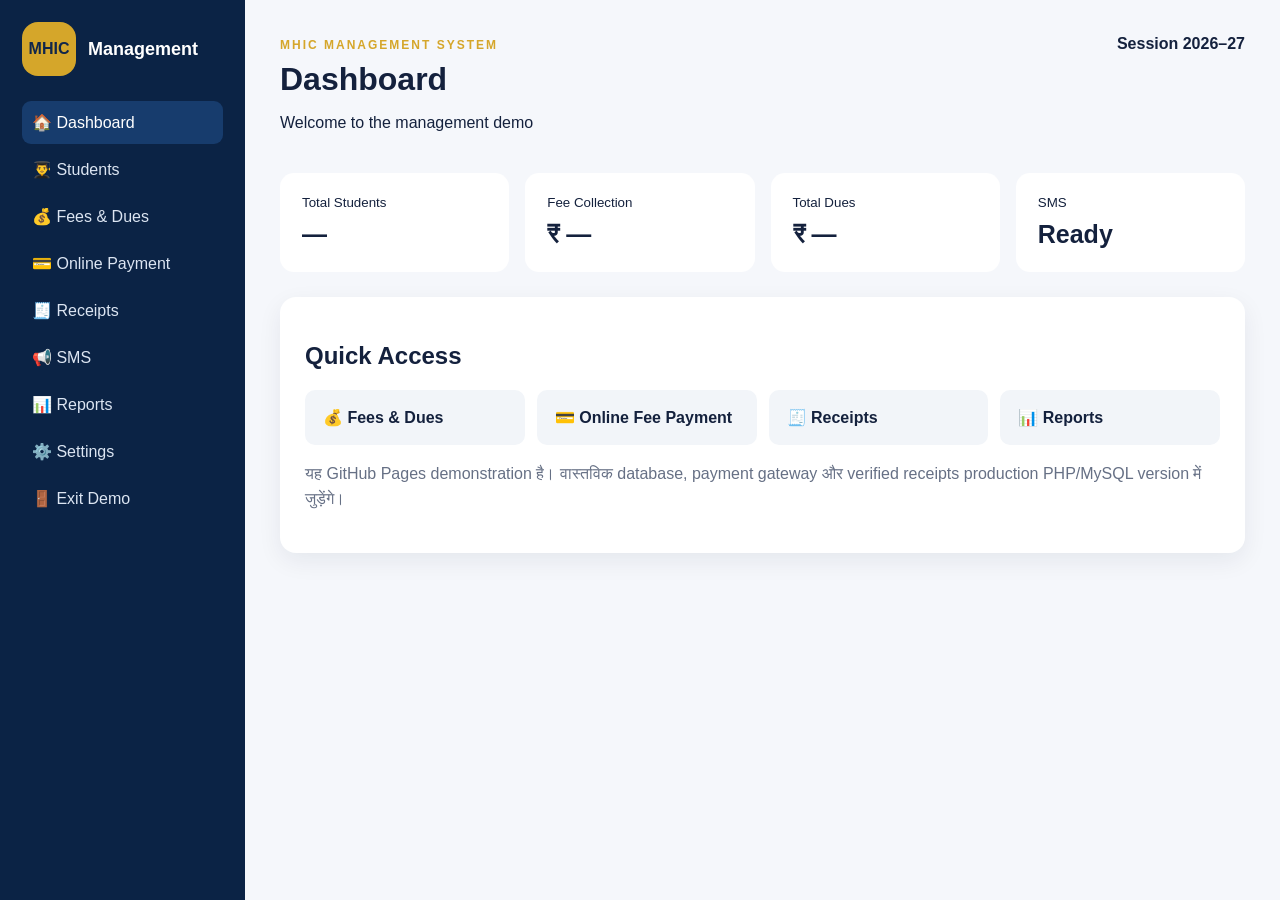
==== dashboard.html @ 5a677ed1 "Add files via upload" ====
<!doctype html><html lang="hi"><head><meta charset="utf-8"><meta name="viewport" content="width=device-width,initial-scale=1"><title>MHIC Management Dashboard</title><link rel="stylesheet" href="assets/css/style.css"></head><body class="dash"><aside><div class="brand side"><span class="logo">MHIC</span><b>Management</b></div><a class="active">🏠 Dashboard</a><a>👨‍🎓 Students</a><a href="fees.html">💰 Fees & Dues</a><a href="fees.html">💳 Online Payment</a><a>🧾 Receipts</a><a>📢 SMS</a><a>📊 Reports</a><a>⚙️ Settings</a><a href="index.html">🚪 Exit Demo</a></aside><main class="dash-main"><div class="top"><div><span>MHIC MANAGEMENT SYSTEM</span><h1>Dashboard</h1><p>Welcome to the management demo</p></div><b>Session 2026–27</b></div><div class="cards"><div><small>Total Students</small><strong>—</strong></div><div><small>Fee Collection</small><strong>₹ —</strong></div><div><small>Total Dues</small><strong>₹ —</strong></div><div><small>SMS</small><strong>Ready</strong></div></div><div class="panel"><h2>Quick Access</h2><div class="quick"><a href="fees.html">💰 Fees & Dues</a><a href="fees.html">💳 Online Fee Payment</a><a>🧾 Receipts</a><a>📊 Reports</a></div><p class="muted">यह GitHub Pages demonstration है। वास्तविक database, payment gateway और verified receipts production PHP/MySQL version में जुड़ेंगे।</p></div></main></body></html>
---- assets/css/style.css ----
*{box-sizing:border-box}body{margin:0;font-family:Arial,Helvetica,sans-serif;color:#14213d;background:#f6f8fc}a{text-decoration:none;color:inherit}.hero{min-height:620px;background:linear-gradient(135deg,#0b2b5b,#0f6b8d);color:#fff;padding:22px 7% 70px}.nav{display:flex;justify-content:space-between;align-items:center}.brand{display:flex;gap:12px;align-items:center}.brand small{display:block;opacity:.75;margin-top:3px}.logo,.crest{width:54px;height:54px;border-radius:16px;background:#d5a62a;color:#10264b;display:grid;place-items:center;font-weight:900}.login,.secondary,.primary{padding:12px 18px;border-radius:10px}.login,.secondary{border:1px solid rgba(255,255,255,.35)}.hero-content{max-width:1100px;margin:90px auto 0;display:flex;justify-content:space-between;gap:50px;align-items:center}.badge,.section-title span,.top span{letter-spacing:2px;font-size:12px;font-weight:bold;color:#d5a62a}.hero h1{font-size:56px;line-height:1.05;margin:18px 0}.hero h1 span{color:#f0c84b}.hero p{max-width:650px;font-size:18px;line-height:1.7;opacity:.9}.actions{display:flex;gap:12px;margin-top:28px}.primary{background:#d5a62a;color:#13264a;border:0;font-weight:bold;display:inline-block}.secondary{display:inline-block}.hero-card{background:rgba(255,255,255,.1);border:1px solid rgba(255,255,255,.2);padding:30px;border-radius:20px;min-width:270px}.section{padding:70px 7%}.section-title h2{font-size:34px;margin:8px 0 30px}.grid,.features{display:grid;grid-template-columns:repeat(3,1fr);gap:18px}.info,.features div,.panel{background:#fff;border-radius:16px;padding:25px;box-shadow:0 8px 25px rgba(20,33,61,.07)}.info strong{display:block;font-size:28px;margin:10px 0}.info p,.features small,.muted{color:#667085;line-height:1.6}.dark{background:#0d2445;color:#fff}.features{grid-template-columns:repeat(3,1fr)}.features div{color:#14213d}.features b,.features small{display:block;margin-top:8px}.features small{margin-top:6px}footer{text-align:center;padding:25px;background:#081a33;color:#c9d2e3}.login-page{min-height:100vh;display:grid;place-items:center;background:linear-gradient(135deg,#0b2b5b,#0f6b8d)}.login-box{width:min(430px,92%);background:#fff;border-radius:20px;padding:35px;box-shadow:0 20px 50px #071a35aa}.login-box .crest{margin:auto}.login-box h1{text-align:center}.login-box p{text-align:center;color:#667085}.back{display:inline-block;color:#315a8c;margin-bottom:20px}.login-box label{display:block;margin:16px 0 7px;font-weight:bold}.login-box input{width:100%;padding:13px;border:1px solid #d5dbe5;border-radius:9px}.full{width:100%;margin-top:22px;cursor:pointer}.note{margin-top:20px;padding:12px;background:#f5f7fa;border-radius:9px;font-size:13px;color:#667085}.dash{display:flex;min-height:100vh}.dash aside{width:245px;background:#0b2345;color:#fff;padding:22px}.side{margin-bottom:25px}.side b{font-size:18px}.dash aside>a{display:block;padding:12px 10px;border-radius:9px;margin:4px 0;color:#dce5f2}.dash aside>a.active,.dash aside>a:hover{background:#173c6d;color:#fff}.dash-main{flex:1;padding:35px;background:#f5f7fb}.top{display:flex;justify-content:space-between;align-items:flex-start}.top h1{margin:8px 0}.cards{display:grid;grid-template-columns:repeat(4,1fr);gap:16px;margin:25px 0}.cards>div{background:#fff;padding:22px;border-radius:14px}.cards small,.cards strong{display:block}.cards strong{font-size:25px;margin-top:10px}.quick{display:grid;grid-template-columns:repeat(4,1fr);gap:12px}.quick a{padding:18px;background:#f2f5f9;border-radius:10px;font-weight:bold}.table>div{display:grid;grid-template-columns:1fr 2fr 1fr 1fr 1fr;gap:12px;padding:14px;border-bottom:1px solid #e6eaf0}.table strong{color:#b42318}@media(max-width:800px){.hero-content,.nav{flex-direction:column;align-items:flex-start}.hero h1{font-size:42px}.grid,.features,.cards,.quick{grid-template-columns:1fr}.dash aside{width:190px}.top{display:block}}
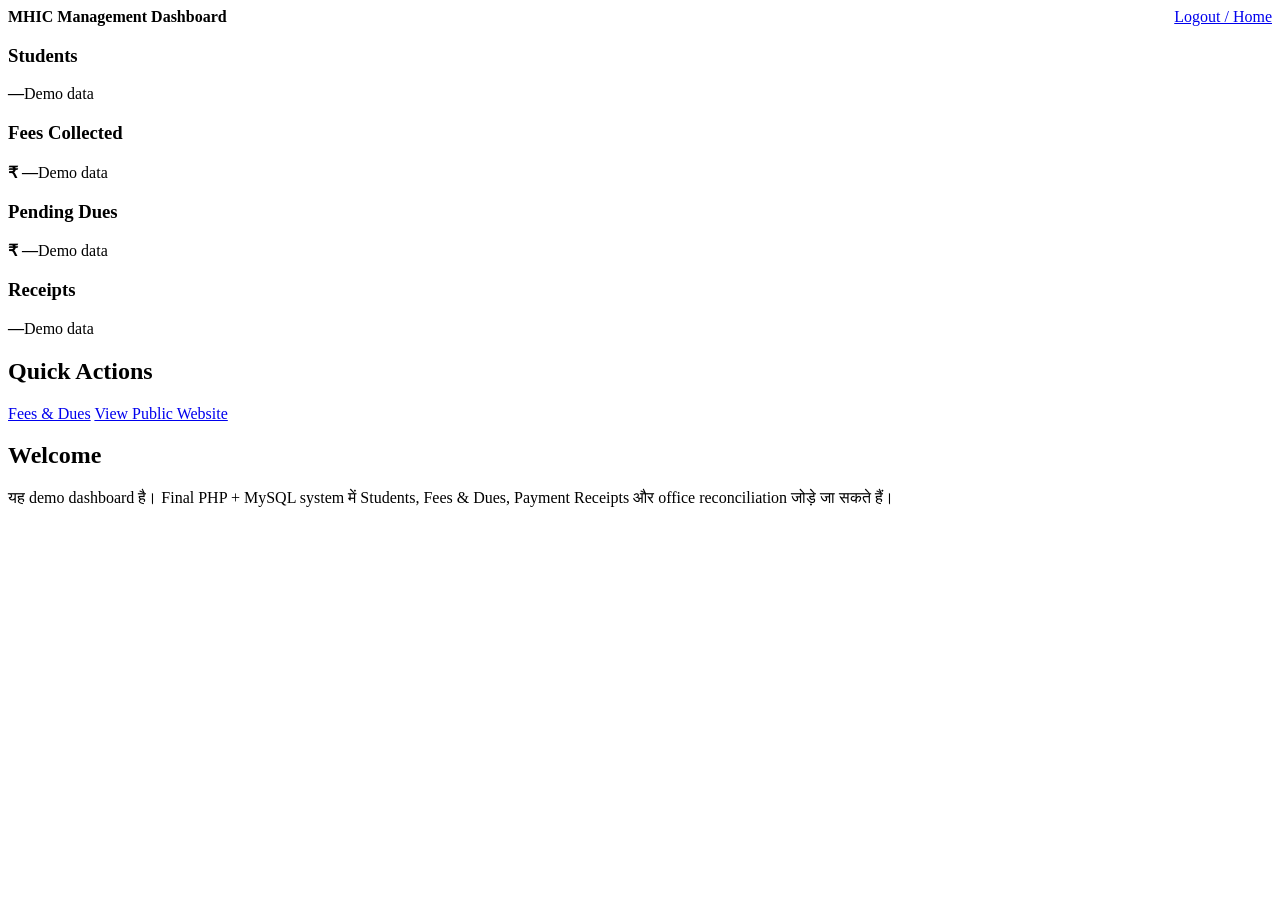
==== commit 984ba1e0: "Add files via upload" ====
--- a/dashboard.html
+++ b/dashboard.html
@@ -1 +1 @@
-<!doctype html><html lang="hi"><head><meta charset="utf-8"><meta name="viewport" content="width=device-width,initial-scale=1"><title>MHIC Management Dashboard</title><link rel="stylesheet" href="assets/css/style.css"></head><body class="dash"><aside><div class="brand side"><span class="logo">MHIC</span><b>Management</b></div><a class="active">🏠 Dashboard</a><a>👨‍🎓 Students</a><a href="fees.html">💰 Fees & Dues</a><a href="fees.html">💳 Online Payment</a><a>🧾 Receipts</a><a>📢 SMS</a><a>📊 Reports</a><a>⚙️ Settings</a><a href="index.html">🚪 Exit Demo</a></aside><main class="dash-main"><div class="top"><div><span>MHIC MANAGEMENT SYSTEM</span><h1>Dashboard</h1><p>Welcome to the management demo</p></div><b>Session 2026–27</b></div><div class="cards"><div><small>Total Students</small><strong>—</strong></div><div><small>Fee Collection</small><strong>₹ —</strong></div><div><small>Total Dues</small><strong>₹ —</strong></div><div><small>SMS</small><strong>Ready</strong></div></div><div class="panel"><h2>Quick Access</h2><div class="quick"><a href="fees.html">💰 Fees & Dues</a><a href="fees.html">💳 Online Fee Payment</a><a>🧾 Receipts</a><a>📊 Reports</a></div><p class="muted">यह GitHub Pages demonstration है। वास्तविक database, payment gateway और verified receipts production PHP/MySQL version में जुड़ेंगे।</p></div></main></body></html>+<!doctype html><html lang="en"><head><meta charset="utf-8"><meta name="viewport" content="width=device-width,initial-scale=1"><title>MHIC Dashboard</title><link rel="stylesheet" href="assets/css/style.css"></head><body class="dashboard"><div class="dash-head"><div class="container"><b>MHIC Management Dashboard</b> <a href="index.html" style="float:right">Logout / Home</a></div></div><main class="container"><div class="dash-grid"><div class="dash-card"><h3>Students</h3><b>—</b><span>Demo data</span></div><div class="dash-card"><h3>Fees Collected</h3><b>₹ —</b><span>Demo data</span></div><div class="dash-card"><h3>Pending Dues</h3><b>₹ —</b><span>Demo data</span></div><div class="dash-card"><h3>Receipts</h3><b>—</b><span>Demo data</span></div></div><div class="panel"><h2>Quick Actions</h2><p><a class="btn" href="fees.html">Fees & Dues</a> <a class="btn secondary" href="index.html">View Public Website</a></p></div><div class="panel"><h2>Welcome</h2><p>यह demo dashboard है। Final PHP + MySQL system में Students, Fees & Dues, Payment Receipts और office reconciliation जोड़े जा सकते हैं।</p></div></main></body></html>
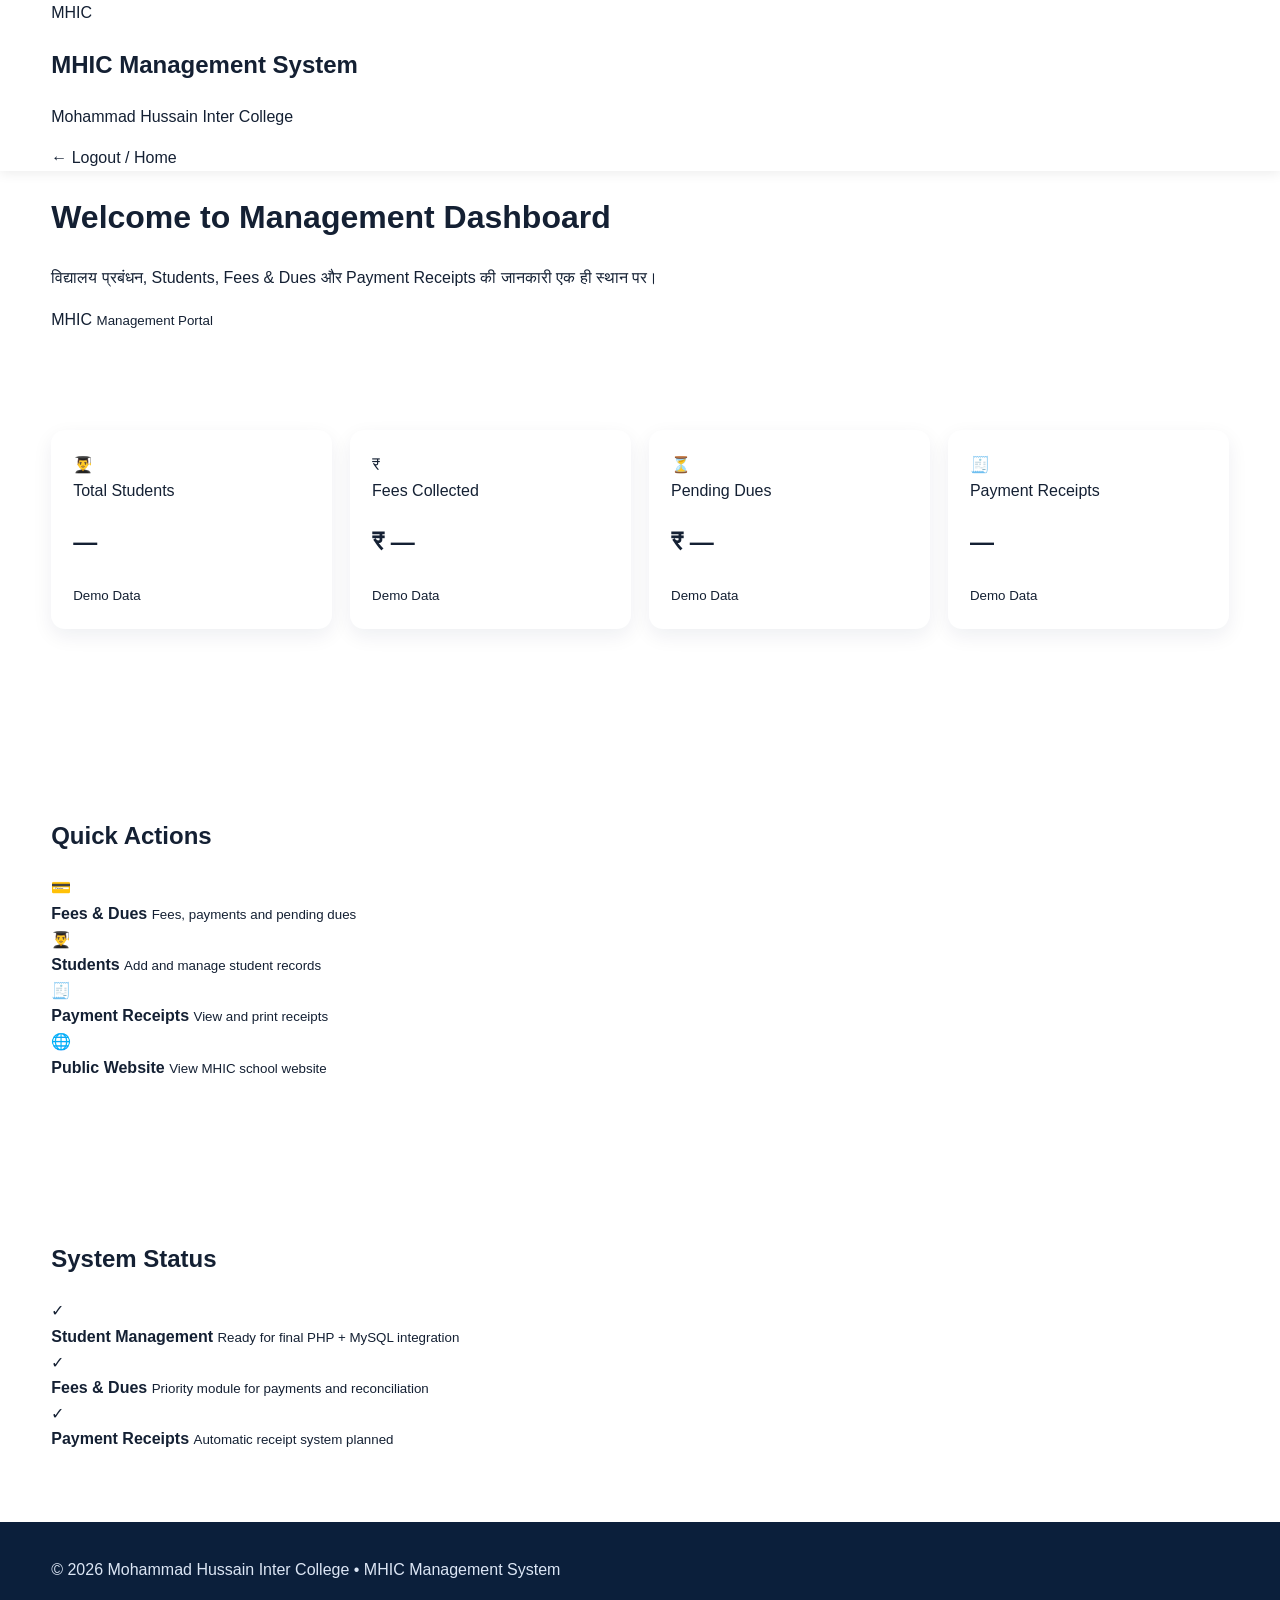
==== commit 02311e38: "Update dashboard.html" ====
--- a/dashboard.html
+++ b/dashboard.html
@@ -1 +1,183 @@
-<!doctype html><html lang="en"><head><meta charset="utf-8"><meta name="viewport" content="width=device-width,initial-scale=1"><title>MHIC Dashboard</title><link rel="stylesheet" href="assets/css/style.css"></head><body class="dashboard"><div class="dash-head"><div class="container"><b>MHIC Management Dashboard</b> <a href="index.html" style="float:right">Logout / Home</a></div></div><main class="container"><div class="dash-grid"><div class="dash-card"><h3>Students</h3><b>—</b><span>Demo data</span></div><div class="dash-card"><h3>Fees Collected</h3><b>₹ —</b><span>Demo data</span></div><div class="dash-card"><h3>Pending Dues</h3><b>₹ —</b><span>Demo data</span></div><div class="dash-card"><h3>Receipts</h3><b>—</b><span>Demo data</span></div></div><div class="panel"><h2>Quick Actions</h2><p><a class="btn" href="fees.html">Fees & Dues</a> <a class="btn secondary" href="index.html">View Public Website</a></p></div><div class="panel"><h2>Welcome</h2><p>यह demo dashboard है। Final PHP + MySQL system में Students, Fees & Dues, Payment Receipts और office reconciliation जोड़े जा सकते हैं।</p></div></main></body></html>+<!doctype html>
+<html lang="hi">
+
+<head>
+<meta charset="utf-8">
+<meta name="viewport" content="width=device-width, initial-scale=1">
+
+<title>MHIC Management Dashboard</title>
+
+<link rel="stylesheet" href="style.css">
+<link rel="stylesheet" href="assets/css/style.css">
+</head>
+
+<body class="dashboard-page">
+
+<header class="dashboard-header">
+    <div class="container dashboard-top">
+
+        <div class="dashboard-brand">
+            <div class="dashboard-logo">MHIC</div>
+            <div>
+                <h2>MHIC Management System</h2>
+                <p>Mohammad Hussain Inter College</p>
+            </div>
+        </div>
+
+        <a class="logout-btn" href="index.html">
+            ← Logout / Home
+        </a>
+
+    </div>
+</header>
+
+
+<main class="container dashboard-main">
+
+    <div class="welcome-box">
+        <div>
+            <h1>Welcome to Management Dashboard</h1>
+            <p>
+                विद्यालय प्रबंधन, Students, Fees & Dues और Payment Receipts
+                की जानकारी एक ही स्थान पर।
+            </p>
+        </div>
+
+        <div class="date-box">
+            <span>MHIC</span>
+            <small>Management Portal</small>
+        </div>
+    </div>
+
+
+    <section class="dash-grid">
+
+        <div class="dash-card students-card">
+            <div class="card-icon">👨‍🎓</div>
+            <div>
+                <span>Total Students</span>
+                <h2>—</h2>
+                <small>Demo Data</small>
+            </div>
+        </div>
+
+
+        <div class="dash-card fees-card">
+            <div class="card-icon">₹</div>
+            <div>
+                <span>Fees Collected</span>
+                <h2>₹ —</h2>
+                <small>Demo Data</small>
+            </div>
+        </div>
+
+
+        <div class="dash-card dues-card">
+            <div class="card-icon">⏳</div>
+            <div>
+                <span>Pending Dues</span>
+                <h2>₹ —</h2>
+                <small>Demo Data</small>
+            </div>
+        </div>
+
+
+        <div class="dash-card receipts-card">
+            <div class="card-icon">🧾</div>
+            <div>
+                <span>Payment Receipts</span>
+                <h2>—</h2>
+                <small>Demo Data</small>
+            </div>
+        </div>
+
+    </section>
+
+
+    <section class="dashboard-section">
+
+        <h2>Quick Actions</h2>
+
+        <div class="quick-actions">
+
+            <a class="action-box" href="fees.html">
+                <span>💳</span>
+                <div>
+                    <strong>Fees & Dues</strong>
+                    <small>Fees, payments and pending dues</small>
+                </div>
+            </a>
+
+            <a class="action-box" href="#">
+                <span>👨‍🎓</span>
+                <div>
+                    <strong>Students</strong>
+                    <small>Add and manage student records</small>
+                </div>
+            </a>
+
+            <a class="action-box" href="#">
+                <span>🧾</span>
+                <div>
+                    <strong>Payment Receipts</strong>
+                    <small>View and print receipts</small>
+                </div>
+            </a>
+
+            <a class="action-box" href="index.html">
+                <span>🌐</span>
+                <div>
+                    <strong>Public Website</strong>
+                    <small>View MHIC school website</small>
+                </div>
+            </a>
+
+        </div>
+
+    </section>
+
+
+    <section class="dashboard-section">
+
+        <h2>System Status</h2>
+
+        <div class="status-box">
+
+            <div class="status-item">
+                <span>✓</span>
+                <div>
+                    <strong>Student Management</strong>
+                    <small>Ready for final PHP + MySQL integration</small>
+                </div>
+            </div>
+
+            <div class="status-item">
+                <span>✓</span>
+                <div>
+                    <strong>Fees & Dues</strong>
+                    <small>Priority module for payments and reconciliation</small>
+                </div>
+            </div>
+
+            <div class="status-item">
+                <span>✓</span>
+                <div>
+                    <strong>Payment Receipts</strong>
+                    <small>Automatic receipt system planned</small>
+                </div>
+            </div>
+
+        </div>
+
+    </section>
+
+</main>
+
+<footer class="dashboard-footer">
+    <div class="container">
+        © 2026 Mohammad Hussain Inter College • MHIC Management System
+    </div>
+</footer>
+
+</body>
+</html>
--- a/style.css
+++ b/style.css
@@ -0,0 +1,20 @@
+
+:root{--blue:#0b3a78;--green:#0f7a50;--gold:#f4b400;--light:#f5f8fc;--dark:#142033}
+*{box-sizing:border-box}html{scroll-behavior:smooth}body{margin:0;font-family:Arial,Helvetica,sans-serif;color:var(--dark);background:#fff;line-height:1.6}
+a{text-decoration:none;color:inherit}.container{width:min(1180px,92%);margin:auto}
+.topbar{background:var(--blue);color:#fff;padding:8px 0;font-size:14px}.topbar .container{display:flex;justify-content:space-between;gap:15px;flex-wrap:wrap}
+header{position:sticky;top:0;z-index:50;background:#fff;box-shadow:0 2px 12px #00000014}
+.nav{min-height:72px;display:flex;align-items:center;justify-content:space-between;gap:20px}.brand{display:flex;align-items:center;gap:12px}.brand-mark{width:48px;height:48px;border-radius:50%;display:grid;place-items:center;background:var(--green);color:#fff;font-size:23px;font-weight:bold}.brand strong{display:block;color:var(--blue);font-size:18px}.brand small{display:block;color:#667}
+nav{display:flex;align-items:center;gap:18px;font-weight:600}.login-btn,.btn{display:inline-block;padding:11px 18px;border-radius:9px;background:var(--green);color:#fff;font-weight:bold}.btn.secondary{background:var(--blue)}.login-btn:hover,.btn:hover{filter:brightness(.92)}
+.hero{min-height:520px;position:relative;display:grid;place-items:center;color:#fff;text-align:center;background:linear-gradient(#06275ab8,#06275a92),url("../images/campus-01.jpg") center/cover}.hero .content{max-width:850px;padding:60px 0}.badge{display:inline-block;background:#ffffff20;border:1px solid #ffffff55;padding:7px 13px;border-radius:50px}.hero h1{font-size:clamp(32px,6vw,64px);line-height:1.08;margin:18px 0}.hero p{font-size:18px;max-width:720px;margin:0 auto 25px}
+.stats{display:grid;grid-template-columns:repeat(4,1fr);gap:15px;margin-top:-45px;position:relative}.stat{background:#fff;border-radius:14px;padding:20px;text-align:center;box-shadow:0 8px 28px #001a4a1a}.stat b{display:block;color:var(--blue);font-size:28px}
+section{padding:70px 0}.section-title{text-align:center;margin:0 0 12px;color:var(--blue);font-size:32px}.section-sub{text-align:center;color:#667;max-width:720px;margin:0 auto 35px}
+.about{display:grid;grid-template-columns:1.05fr 1fr;gap:35px;align-items:center}.about img{width:100%;height:380px;object-fit:cover;border-radius:18px;box-shadow:0 14px 35px #0002}.ticks{padding-left:0;list-style:none}.ticks li{padding:7px 0}.ticks li:before{content:"✓";color:var(--green);font-weight:bold;margin-right:10px}
+.cards{display:grid;grid-template-columns:repeat(5,1fr);gap:18px}.person{background:#fff;border-radius:16px;overflow:hidden;text-align:center;box-shadow:0 8px 24px #001a4a18;border:1px solid #edf0f5}.person img{width:100%;height:250px;object-fit:cover;object-position:center top}.person h3{margin:16px 10px 2px;color:var(--blue);font-size:18px}.person p{margin:0 10px 17px;color:var(--green);font-weight:bold}
+.light{background:var(--light)}.gallery{display:grid;grid-template-columns:repeat(4,1fr);gap:14px}.gallery img{width:100%;height:220px;object-fit:cover;border-radius:13px;box-shadow:0 6px 20px #001a4a14;transition:.25s}.gallery img:hover{transform:translateY(-4px)}
+.cta{background:linear-gradient(120deg,var(--blue),var(--green));color:#fff;text-align:center}.cta h2{font-size:34px;margin:0 0 10px}.cta .btn{background:#fff;color:var(--blue);margin-top:10px}
+footer{background:#0b1f3b;color:#dce6f5;padding:35px 0 18px}.footer-grid{display:grid;grid-template-columns:2fr 1fr 1fr;gap:30px}.copyright{text-align:center;border-top:1px solid #ffffff22;margin-top:25px;padding-top:16px;color:#aebbd0}
+.page{min-height:100vh;background:linear-gradient(135deg,#edf4ff,#f7fbff);display:grid;place-items:center;padding:25px}.login-card{width:min(440px,100%);background:#fff;padding:35px;border-radius:20px;box-shadow:0 18px 50px #00255b22;text-align:center}.login-card h1{color:var(--blue)}.login-card input{width:100%;padding:14px;margin:8px 0;border:1px solid #dbe2ec;border-radius:9px;font-size:16px}.login-card button{border:0;width:100%;margin-top:12px;font-size:16px}
+.dashboard{background:#f3f6fb;min-height:100vh}.dash-head{background:var(--blue);color:#fff;padding:18px 0}.dash-grid{display:grid;grid-template-columns:repeat(4,1fr);gap:18px;margin:28px auto}.dash-card{background:#fff;border-radius:14px;padding:22px;box-shadow:0 7px 20px #001a4a12}.dash-card h3{margin:0;color:#667}.dash-card b{display:block;font-size:31px;color:var(--blue);margin-top:8px}.panel{background:#fff;padding:25px;border-radius:14px;box-shadow:0 7px 20px #001a4a12;margin-bottom:25px}
+@media(max-width:900px){nav{display:none}.stats,.dash-grid{grid-template-columns:repeat(2,1fr)}.about{grid-template-columns:1fr}.cards{grid-template-columns:repeat(2,1fr)}.gallery{grid-template-columns:repeat(2,1fr)}.footer-grid{grid-template-columns:1fr}}
+@media(max-width:520px){.topbar .container{justify-content:center;text-align:center}.hero{min-height:560px}.stats,.dash-grid{grid-template-columns:1fr}.cards{grid-template-columns:1fr}.gallery{grid-template-columns:1fr}.section-title{font-size:27px}.about img{height:280px}.person img{height:330px}}
